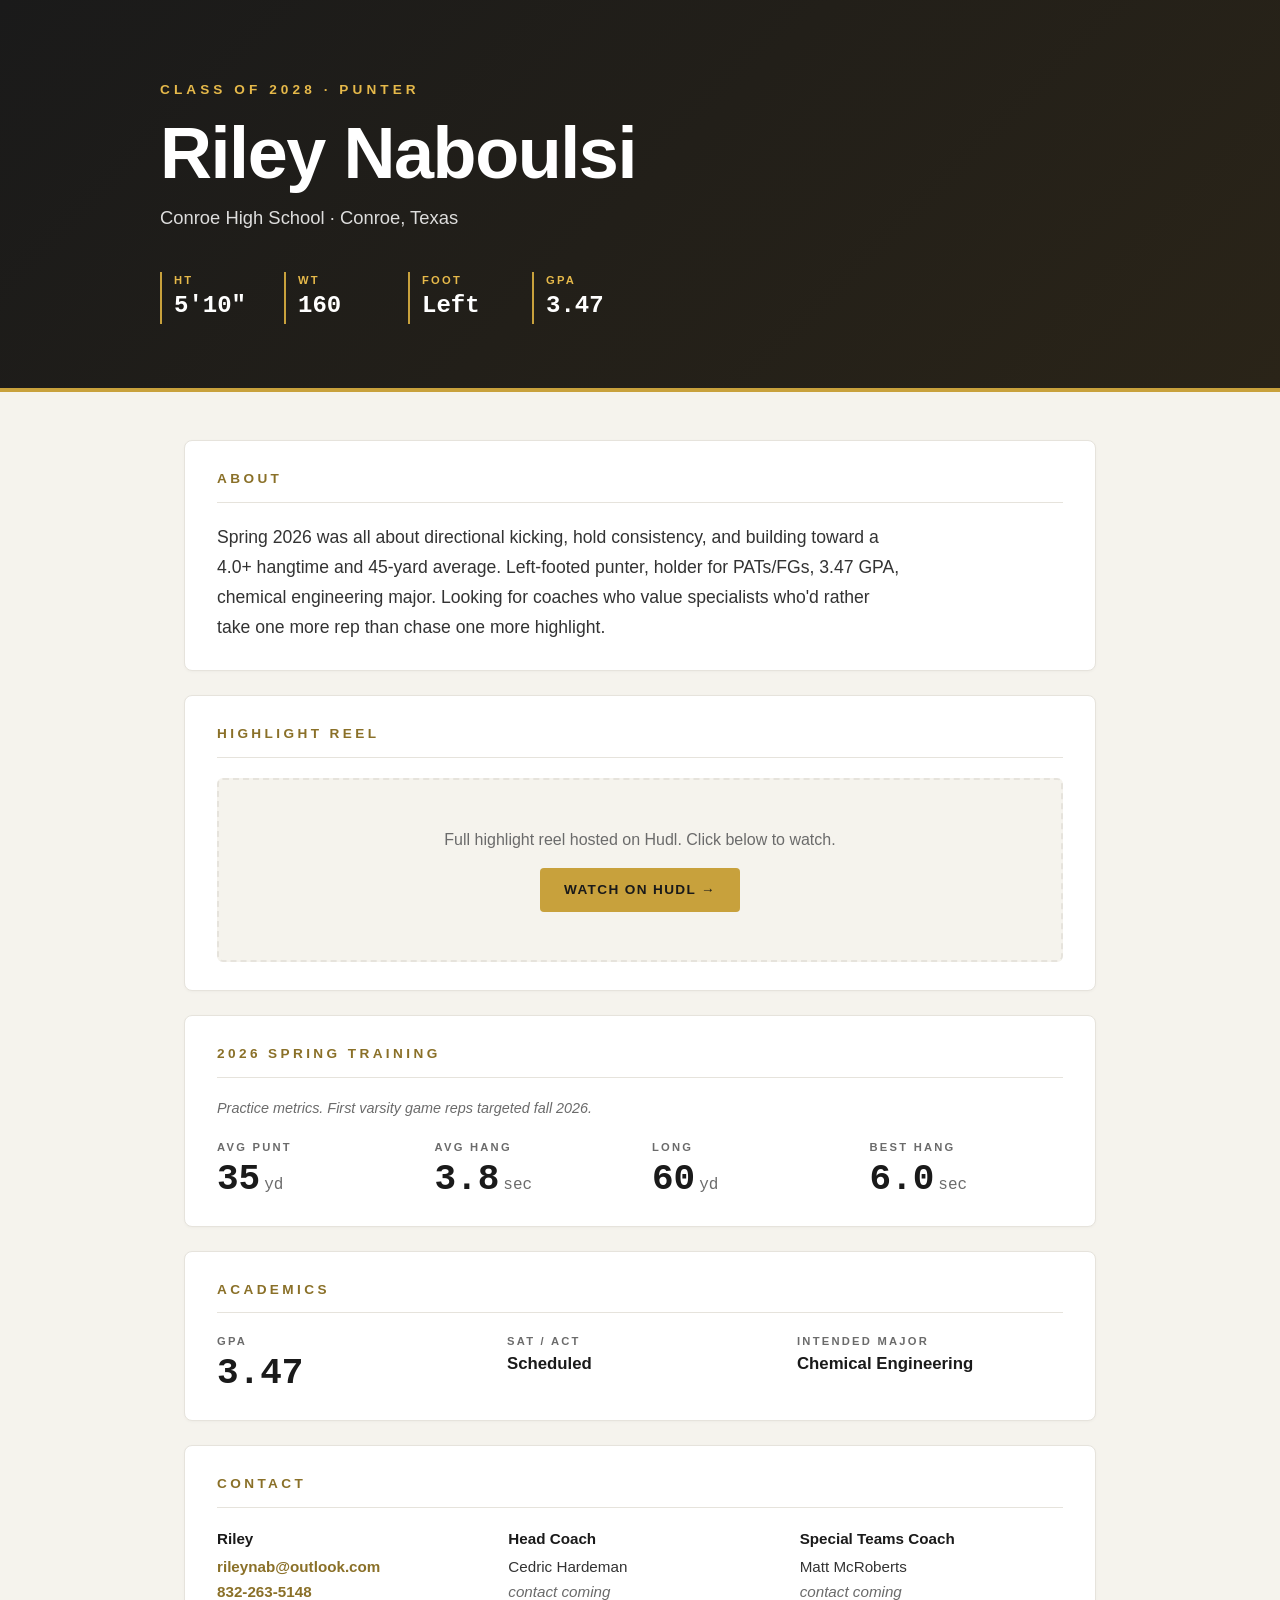
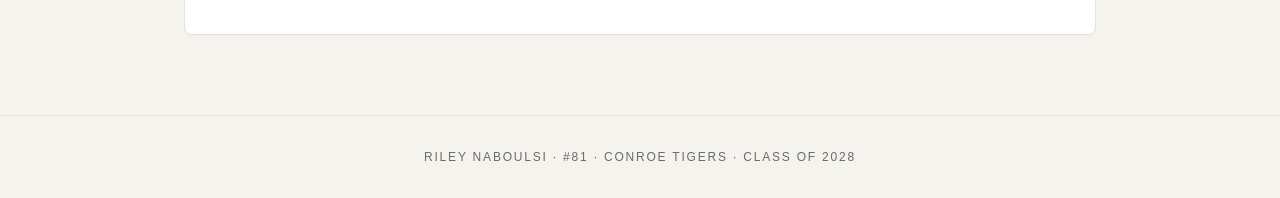
==== index.html @ 26e03550 "feat: add the about section" ====
<!DOCTYPE html>
<html lang="en">
<head>
  <meta charset="UTF-8">
  <meta name="viewport" content="width=device-width, initial-scale=1.0">
  <title>Riley Naboulsi &middot; Punter &middot; Class of 2028</title>
  <meta name="description" content="Riley Naboulsi — Punter, Class of 2028, Conroe High School (TX). Recruiting profile.">
  <link rel="stylesheet" href="styles.css">
</head>
<body>
  <header class="hero">
    <div class="hero-content">
      <p class="eyebrow">CLASS OF 2028 &middot; PUNTER</p>
      <h1>Riley Naboulsi</h1>
      <p class="subtitle">Conroe High School &middot; Conroe, Texas</p>

      <div class="quick-stats">
        <div class="quick-stat">
          <span class="qs-label">HT</span>
          <span class="qs-value">5'10"</span>
        </div>
        <div class="quick-stat">
          <span class="qs-label">WT</span>
          <span class="qs-value">160</span>
        </div>
        <div class="quick-stat">
          <span class="qs-label">FOOT</span>
          <span class="qs-value">Left</span>
        </div>
        <div class="quick-stat">
          <span class="qs-label">GPA</span>
          <span class="qs-value">3.47</span>
        </div>
      </div>
    </div>
  </header>

  <main>
    <section class="card" id="about">
      <h2>About</h2>
      <p class="pitch">Spring 2026 was all about directional kicking, hold consistency, and building toward a 4.0+ hangtime and 45-yard average. Left-footed punter, holder for PATs/FGs, 3.47 GPA, chemical engineering major. Looking for coaches who value specialists who'd rather take one more rep than chase one more highlight.</p>
    </section>

    <section class="card" id="film">
      <h2>Highlight Reel</h2>
      <div class="reel-placeholder">
        <p>Full highlight reel hosted on Hudl. Click below to watch.</p>
        <a href="https://www.hudl.com/profile/27945139/Riley-Naboulsi"
           class="btn"
           target="_blank"
           rel="noopener noreferrer">Watch on Hudl &rarr;</a>
      </div>
    </section>

    <section class="card" id="stats">
      <h2>2026 Spring Training</h2>
      <p class="caption">Practice metrics. First varsity game reps targeted fall 2026.</p>
      <div class="stat-grid">
        <div class="stat">
          <span class="stat-label">Avg Punt</span>
          <span class="stat-value">35<span class="unit">yd</span></span>
        </div>
        <div class="stat">
          <span class="stat-label">Avg Hang</span>
          <span class="stat-value">3.8<span class="unit">sec</span></span>
        </div>
        <div class="stat">
          <span class="stat-label">Long</span>
          <span class="stat-value">60<span class="unit">yd</span></span>
        </div>
        <div class="stat">
          <span class="stat-label">Best Hang</span>
          <span class="stat-value">6.0<span class="unit">sec</span></span>
        </div>
      </div>
    </section>

    <section class="card" id="academics">
      <h2>Academics</h2>
      <div class="stat-grid">
        <div class="stat">
          <span class="stat-label">GPA</span>
          <span class="stat-value">3.47</span>
        </div>
        <div class="stat">
          <span class="stat-label">SAT / ACT</span>
          <span class="stat-value sm">Scheduled</span>
        </div>
        <div class="stat">
          <span class="stat-label">Intended Major</span>
          <span class="stat-value sm">Chemical Engineering</span>
        </div>
      </div>
    </section>

    <section class="card" id="contact">
      <h2>Contact</h2>
      <div class="contact-grid">
        <div class="contact-block">
          <h3>Riley</h3>
          <p><a href="mailto:rileynab@outlook.com">rileynab@outlook.com</a></p>
          <p><a href="tel:+18322635148">832-263-5148</a></p>
        </div>
        <div class="contact-block">
          <h3>Head Coach</h3>
          <p>Cedric Hardeman</p>
          <p class="muted">contact coming</p>
        </div>
        <div class="contact-block">
          <h3>Special Teams Coach</h3>
          <p>Matt McRoberts</p>
          <p class="muted">contact coming</p>
        </div>
      </div>
    </section>
  </main>

  <footer>
    <p>Riley Naboulsi &middot; #81 &middot; Conroe Tigers &middot; Class of 2028</p>
  </footer>
</body>
</html>
---- styles.css ----
:root {
  --gold: #c8a13c;
  --gold-bright: #e6b94a;
  --gold-dim: #8a7028;
  --white: #ffffff;
  --off-white: #f5f3ed;
  --ink: #1a1a1a;
  --ink-soft: #333333;
  --muted: #6b6b6b;
  --line: #e6e3dc;
  --card: #ffffff;
  --bg: #f5f3ed;
}

* { box-sizing: border-box; margin: 0; padding: 0; }

html, body {
  background: var(--bg);
  color: var(--ink);
  font-family: -apple-system, BlinkMacSystemFont, "Segoe UI", Roboto, "Helvetica Neue", Arial, sans-serif;
  line-height: 1.5;
  -webkit-font-smoothing: antialiased;
}

.hero {
  background: linear-gradient(135deg, #1a1a1a 0%, #2a2418 100%);
  color: var(--white);
  padding: 80px 24px 64px;
  border-bottom: 4px solid var(--gold);
}

.hero-content {
  max-width: 960px;
  margin: 0 auto;
}

.eyebrow {
  color: var(--gold-bright);
  font-size: 0.85rem;
  letter-spacing: 0.3em;
  font-weight: 700;
  margin-bottom: 16px;
}

.hero h1 {
  font-size: clamp(2.5rem, 6vw, 4.5rem);
  font-weight: 900;
  letter-spacing: -0.02em;
  line-height: 1.05;
  margin-bottom: 12px;
}

.subtitle {
  font-size: 1.15rem;
  color: rgba(255, 255, 255, 0.85);
  margin-bottom: 40px;
}

.quick-stats {
  display: grid;
  grid-template-columns: repeat(4, minmax(0, 1fr));
  gap: 16px;
  max-width: 480px;
}

.quick-stat {
  display: flex;
  flex-direction: column;
  border-left: 2px solid var(--gold);
  padding-left: 12px;
}

.qs-label {
  font-size: 0.7rem;
  letter-spacing: 0.2em;
  color: var(--gold-bright);
  font-weight: 600;
}

.qs-value {
  font-size: 1.5rem;
  font-weight: 700;
  font-family: "SF Mono", Menlo, Consolas, monospace;
  color: var(--white);
}

main {
  max-width: 960px;
  margin: 0 auto;
  padding: 48px 24px;
  display: grid;
  gap: 24px;
}

.card {
  background: var(--card);
  border: 1px solid var(--line);
  border-radius: 8px;
  padding: 28px 32px;
  box-shadow: 0 1px 3px rgba(0, 0, 0, 0.03);
}

.card h2 {
  font-size: 0.85rem;
  letter-spacing: 0.25em;
  color: var(--gold-dim);
  text-transform: uppercase;
  font-weight: 700;
  margin-bottom: 20px;
  padding-bottom: 12px;
  border-bottom: 1px solid var(--line);
}

.card h3 {
  font-size: 0.95rem;
  font-weight: 700;
  color: var(--ink);
  margin-bottom: 6px;
}

.caption {
  color: var(--muted);
  font-size: 0.9rem;
  margin-bottom: 20px;
  font-style: italic;
}

.pitch {
  font-size: 1.1rem;
  line-height: 1.7;
  color: var(--ink-soft);
  max-width: 70ch;
}

.reel-placeholder {
  background: var(--off-white);
  border: 2px dashed var(--line);
  border-radius: 6px;
  padding: 48px 24px;
  text-align: center;
}

.reel-placeholder p {
  color: var(--muted);
  margin-bottom: 16px;
}

.btn {
  display: inline-block;
  background: var(--gold);
  color: var(--ink);
  font-weight: 700;
  font-size: 0.85rem;
  letter-spacing: 0.1em;
  text-transform: uppercase;
  padding: 12px 24px;
  border-radius: 4px;
  text-decoration: none;
}

.btn[aria-disabled="true"] {
  opacity: 0.5;
  cursor: not-allowed;
}

.stat-grid {
  display: grid;
  grid-template-columns: repeat(auto-fit, minmax(140px, 1fr));
  gap: 24px;
}

.stat {
  display: flex;
  flex-direction: column;
}

.stat-label {
  font-size: 0.7rem;
  letter-spacing: 0.2em;
  color: var(--muted);
  font-weight: 700;
  text-transform: uppercase;
  margin-bottom: 6px;
}

.stat-value {
  font-size: 2.25rem;
  font-weight: 800;
  color: var(--ink);
  font-family: "SF Mono", Menlo, Consolas, monospace;
  line-height: 1;
}

.stat-value.sm {
  font-size: 1.05rem;
  font-family: inherit;
  font-weight: 700;
}

.stat-value .unit {
  font-size: 1rem;
  color: var(--muted);
  font-weight: 500;
  margin-left: 4px;
}

.contact-grid {
  display: grid;
  grid-template-columns: repeat(auto-fit, minmax(220px, 1fr));
  gap: 28px;
}

.contact-block p {
  color: var(--ink-soft);
  font-size: 0.95rem;
  margin: 2px 0;
}

.contact-block a {
  color: var(--gold-dim);
  text-decoration: none;
  font-weight: 600;
}

.contact-block a:hover {
  color: var(--gold);
  text-decoration: underline;
}

.muted {
  color: var(--muted) !important;
  font-size: 0.85rem;
  font-style: italic;
}

footer {
  padding: 32px 24px;
  text-align: center;
  color: var(--muted);
  font-size: 0.75rem;
  letter-spacing: 0.15em;
  text-transform: uppercase;
  border-top: 1px solid var(--line);
  margin-top: 32px;
}

@media (max-width: 600px) {
  .hero { padding: 56px 20px 48px; }
  main { padding: 32px 20px; }
  .card { padding: 24px 20px; }
  .quick-stats { grid-template-columns: repeat(2, 1fr); }
  .stat-value { font-size: 1.85rem; }
}
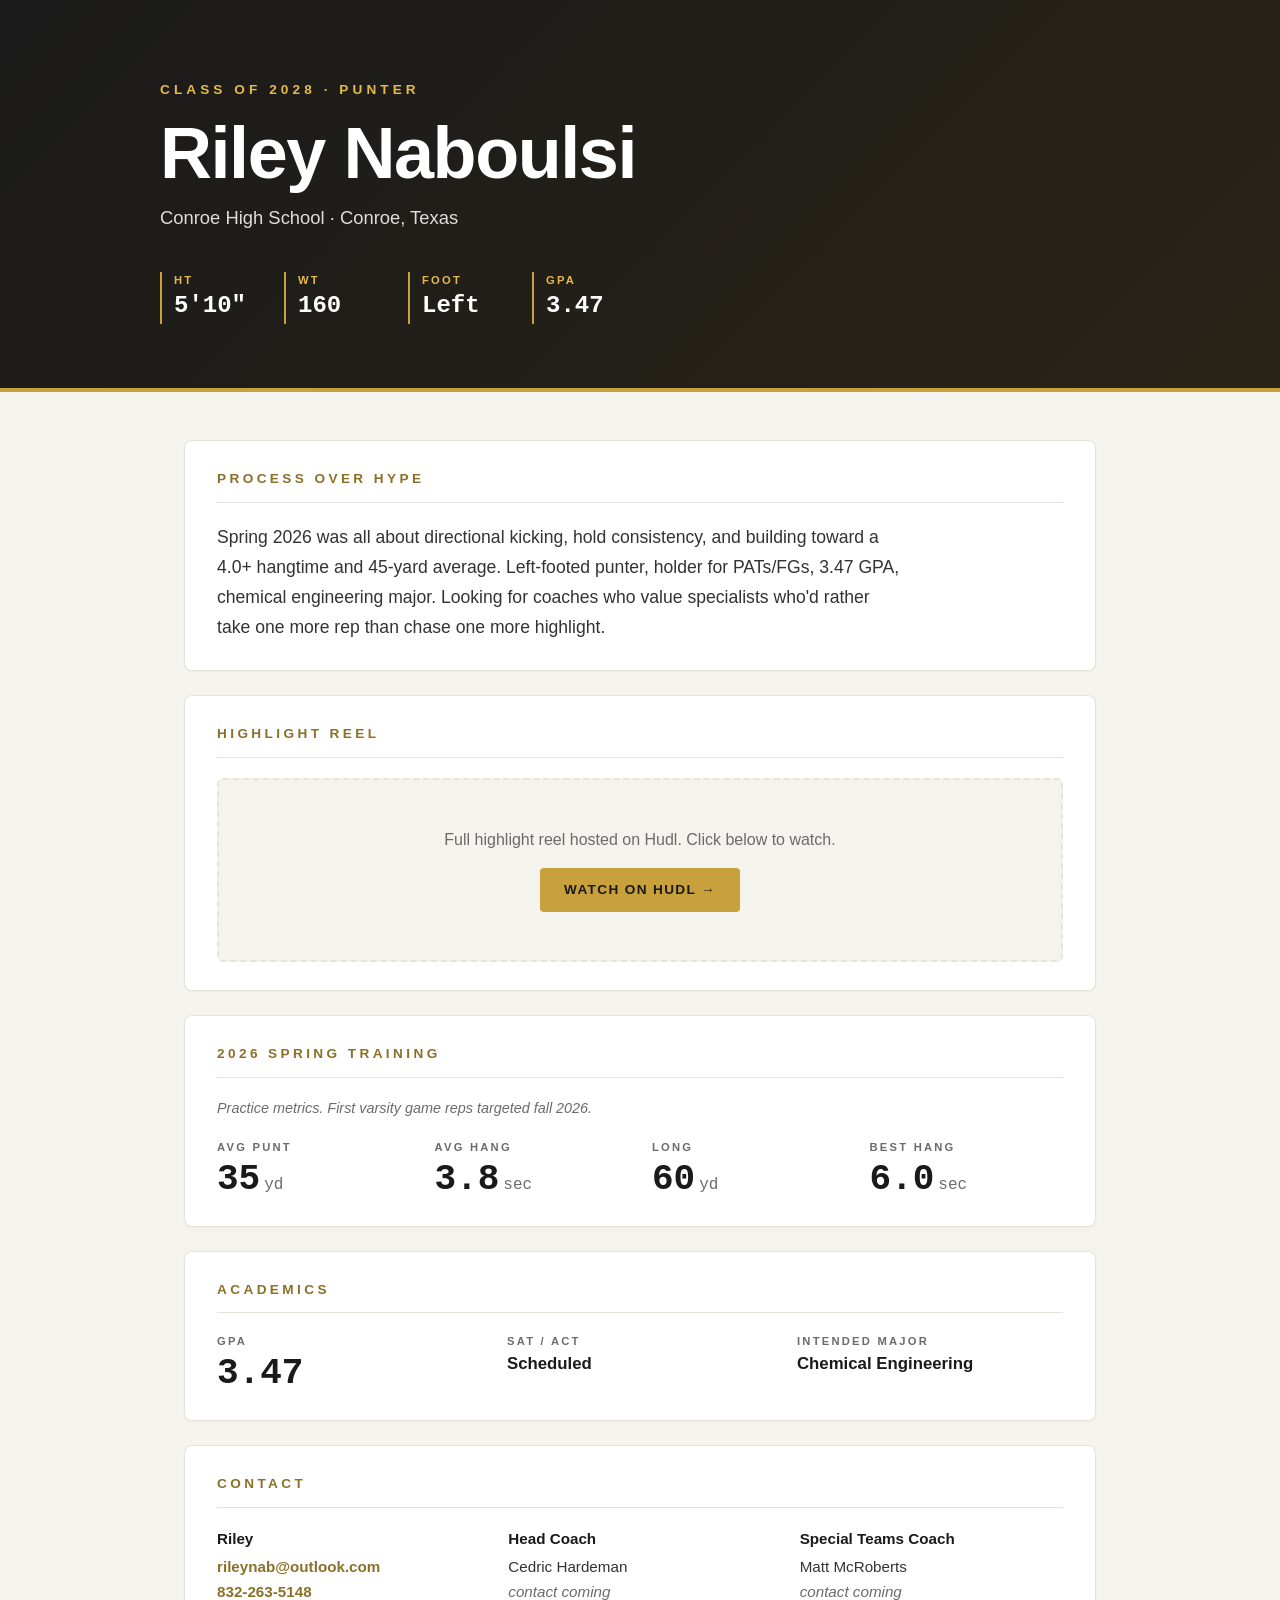
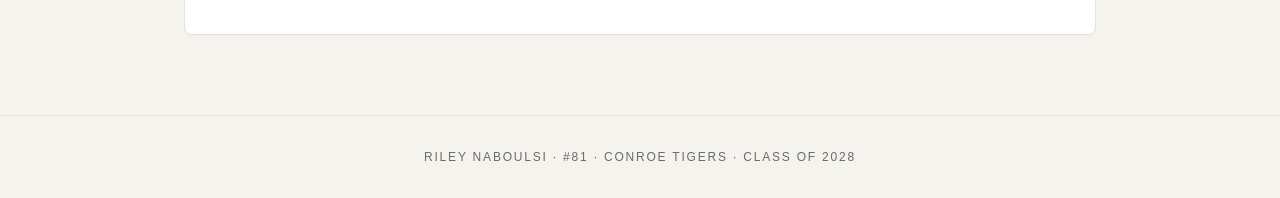
==== commit 7aa7737f: "refactor: change about title to process over hype" ====
--- a/index.html
+++ b/index.html
@@ -37,7 +37,7 @@
 
   <main>
     <section class="card" id="about">
-      <h2>About</h2>
+      <h2>Process Over Hype</h2>
       <p class="pitch">Spring 2026 was all about directional kicking, hold consistency, and building toward a 4.0+ hangtime and 45-yard average. Left-footed punter, holder for PATs/FGs, 3.47 GPA, chemical engineering major. Looking for coaches who value specialists who'd rather take one more rep than chase one more highlight.</p>
     </section>
 
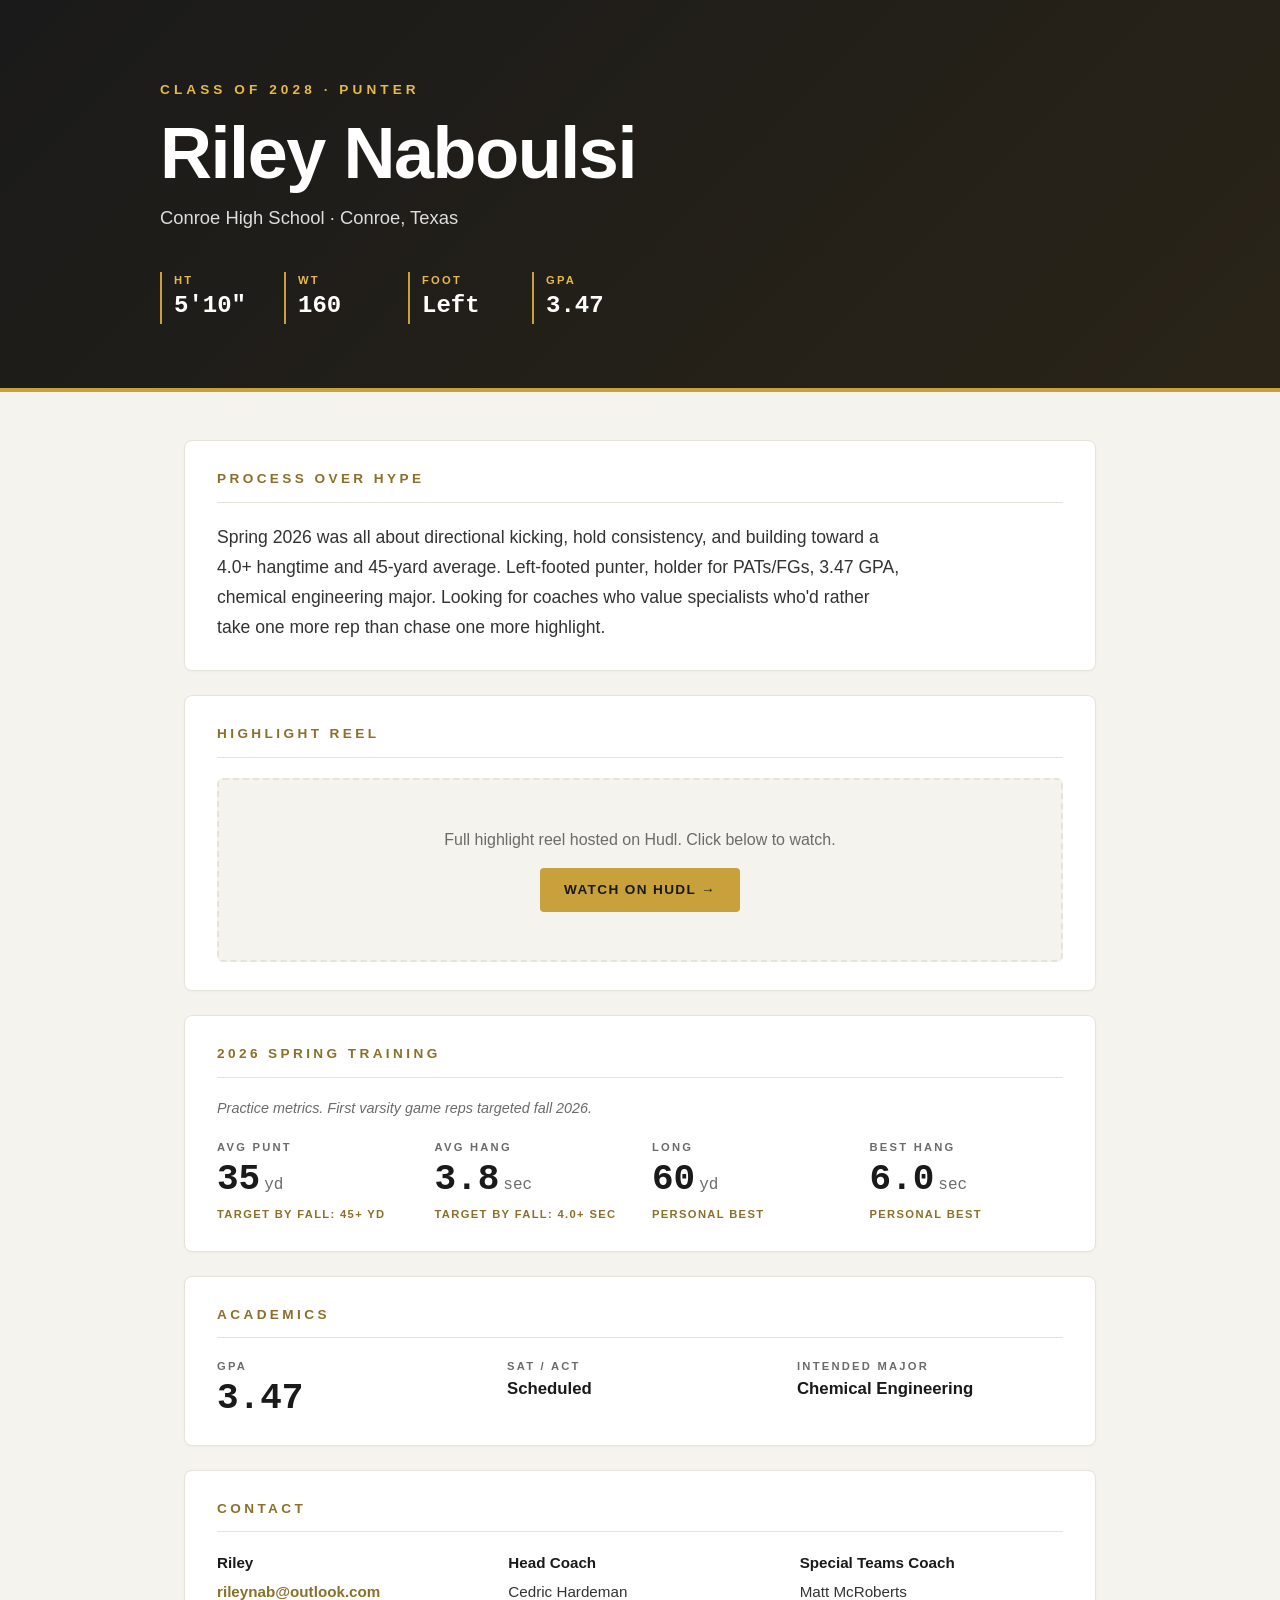
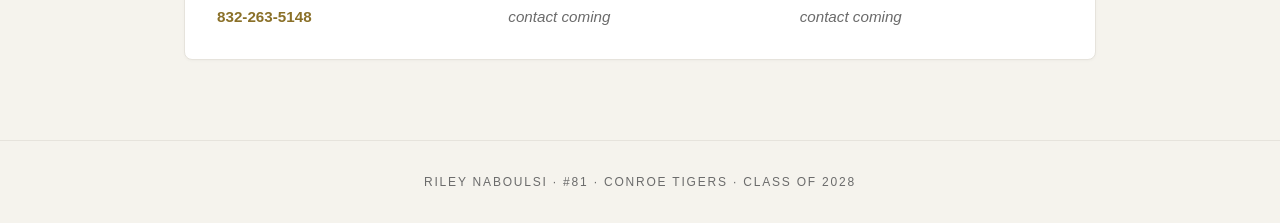
==== commit 60ecb98e: "feat: add stat context tags" ====
--- a/index.html
+++ b/index.html
@@ -59,18 +59,22 @@
         <div class="stat">
           <span class="stat-label">Avg Punt</span>
           <span class="stat-value">35<span class="unit">yd</span></span>
+          <span class="stat-context">Target by fall: 45+ yd</span>
         </div>
         <div class="stat">
           <span class="stat-label">Avg Hang</span>
           <span class="stat-value">3.8<span class="unit">sec</span></span>
+          <span class="stat-context">Target by fall: 4.0+ sec</span>
         </div>
         <div class="stat">
           <span class="stat-label">Long</span>
           <span class="stat-value">60<span class="unit">yd</span></span>
+          <span class="stat-context">Personal best</span>
         </div>
         <div class="stat">
           <span class="stat-label">Best Hang</span>
           <span class="stat-value">6.0<span class="unit">sec</span></span>
+          <span class="stat-context">Personal best</span>
         </div>
       </div>
     </section>
--- a/styles.css
+++ b/styles.css
@@ -204,6 +204,16 @@
   margin-left: 4px;
 }
 
+.stat-context {
+  display: block;
+  margin-top: 8px;
+  font-size: 0.7rem;
+  font-weight: 700;
+  letter-spacing: 0.12em;
+  text-transform: uppercase;
+  color: var(--gold-dim);
+}
+
 .contact-grid {
   display: grid;
   grid-template-columns: repeat(auto-fit, minmax(220px, 1fr));
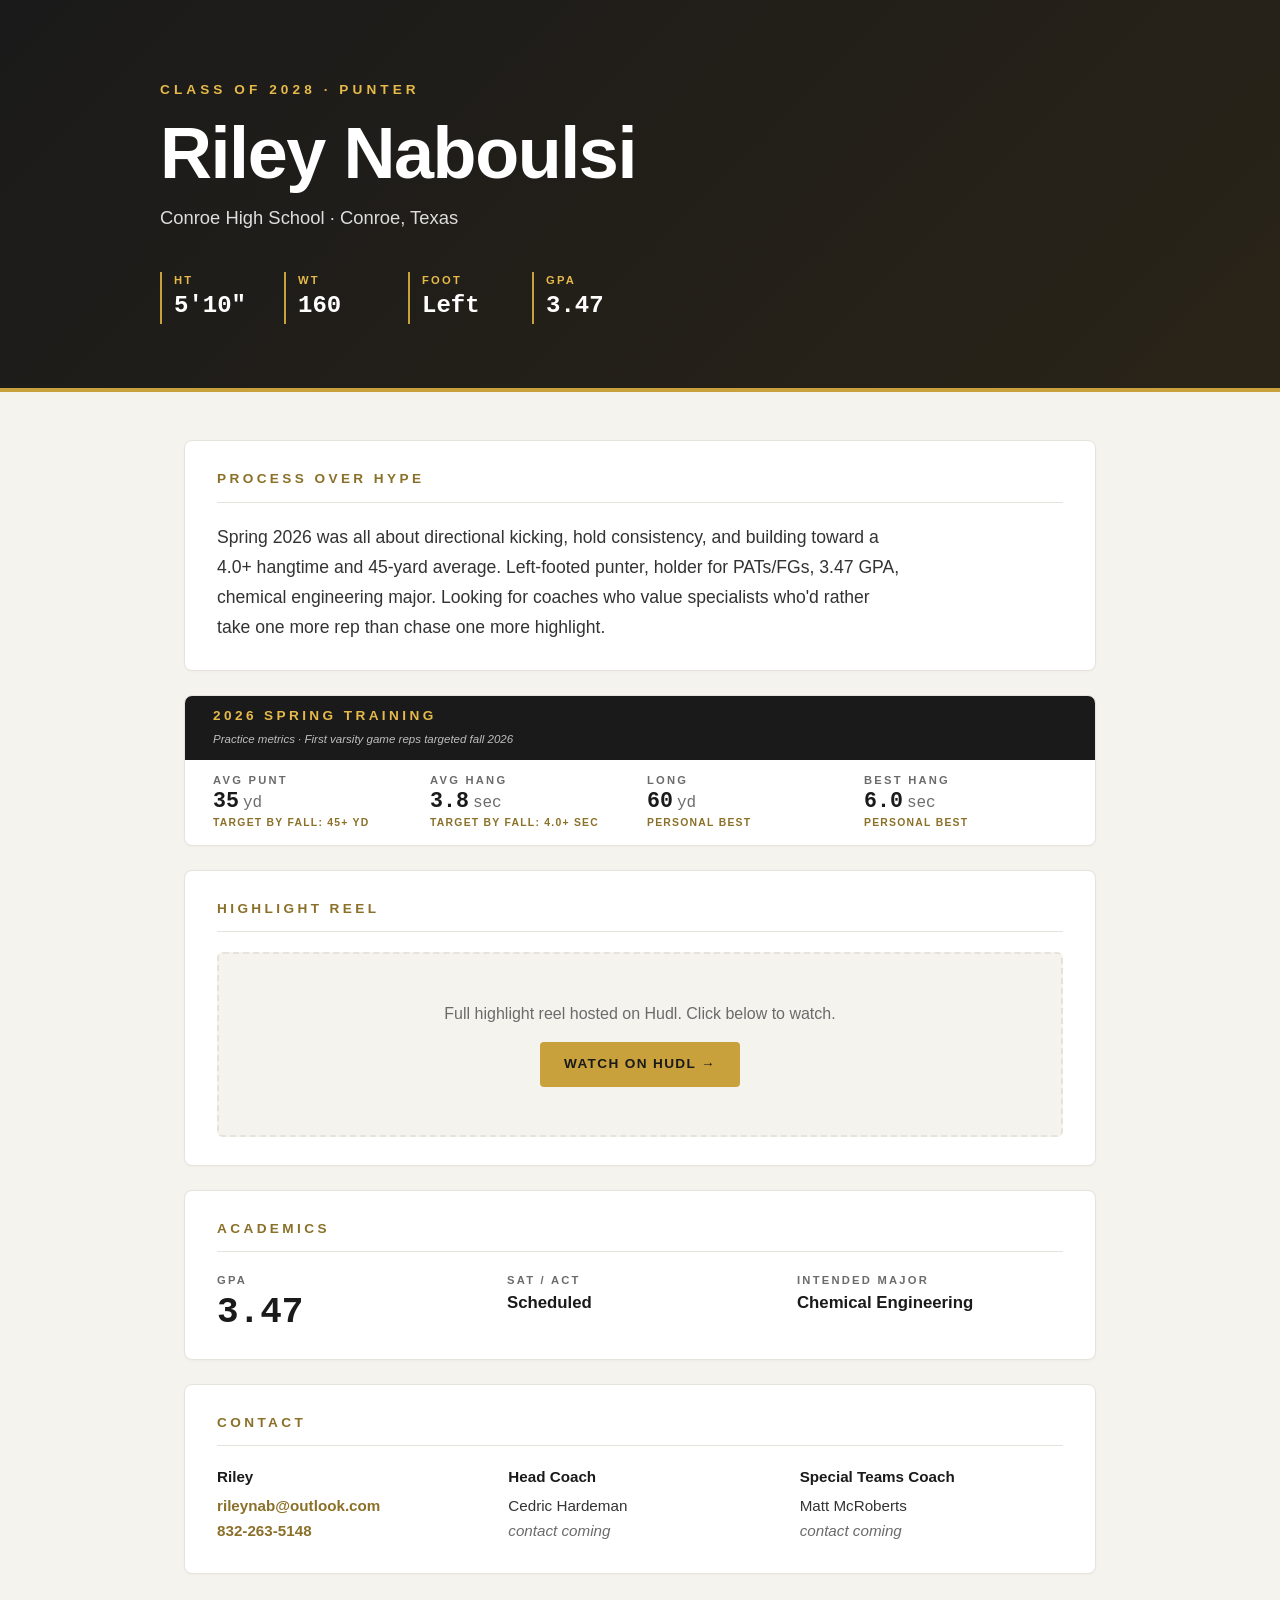
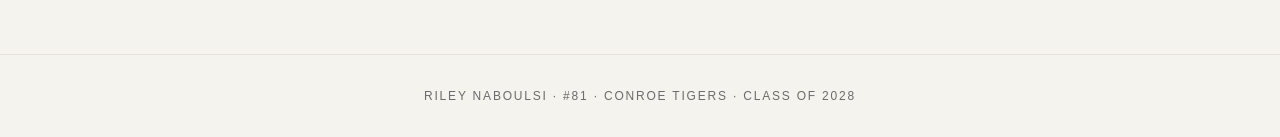
==== commit 541c35ed: "refactor: tighten stats card layout" ====
--- a/index.html
+++ b/index.html
@@ -41,20 +41,11 @@
       <p class="pitch">Spring 2026 was all about directional kicking, hold consistency, and building toward a 4.0+ hangtime and 45-yard average. Left-footed punter, holder for PATs/FGs, 3.47 GPA, chemical engineering major. Looking for coaches who value specialists who'd rather take one more rep than chase one more highlight.</p>
     </section>
 
-    <section class="card" id="film">
-      <h2>Highlight Reel</h2>
-      <div class="reel-placeholder">
-        <p>Full highlight reel hosted on Hudl. Click below to watch.</p>
-        <a href="https://www.hudl.com/profile/27945139/Riley-Naboulsi"
-           class="btn"
-           target="_blank"
-           rel="noopener noreferrer">Watch on Hudl &rarr;</a>
+    <section class="card card-compact" id="stats">
+      <div class="title-bar">
+        <h2>2026 Spring Training</h2>
+        <p class="title-sub">Practice metrics &middot; First varsity game reps targeted fall 2026</p>
       </div>
-    </section>
-
-    <section class="card" id="stats">
-      <h2>2026 Spring Training</h2>
-      <p class="caption">Practice metrics. First varsity game reps targeted fall 2026.</p>
       <div class="stat-grid">
         <div class="stat">
           <span class="stat-label">Avg Punt</span>
@@ -76,6 +67,17 @@
           <span class="stat-value">6.0<span class="unit">sec</span></span>
           <span class="stat-context">Personal best</span>
         </div>
+      </div>
+    </section>
+
+    <section class="card" id="film">
+      <h2>Highlight Reel</h2>
+      <div class="reel-placeholder">
+        <p>Full highlight reel hosted on Hudl. Click below to watch.</p>
+        <a href="https://www.hudl.com/profile/27945139/Riley-Naboulsi"
+           class="btn"
+           target="_blank"
+           rel="noopener noreferrer">Watch on Hudl &rarr;</a>
       </div>
     </section>
 
--- a/styles.css
+++ b/styles.css
@@ -214,6 +214,49 @@
   color: var(--gold-dim);
 }
 
+.card-compact {
+  padding: 0 28px 14px;
+  overflow: hidden;
+}
+
+.card-compact .title-bar {
+  background: var(--ink);
+  margin: 0 -28px 12px;
+  padding: 10px 28px 12px;
+}
+
+.card-compact .title-bar h2 {
+  margin: 0;
+  padding: 0;
+  border: none;
+  color: var(--gold-bright);
+}
+
+.card-compact .title-sub {
+  margin: 4px 0 0;
+  font-size: 0.72rem;
+  font-style: italic;
+  color: rgba(255, 255, 255, 0.72);
+}
+
+.card-compact .stat-grid {
+  gap: 14px;
+}
+
+.card-compact .stat-label {
+  margin-bottom: 2px;
+}
+
+.card-compact .stat-value {
+  font-size: 1.35rem;
+  line-height: 1;
+}
+
+.card-compact .stat-context {
+  margin-top: 3px;
+  font-size: 0.65rem;
+}
+
 .contact-grid {
   display: grid;
   grid-template-columns: repeat(auto-fit, minmax(220px, 1fr));
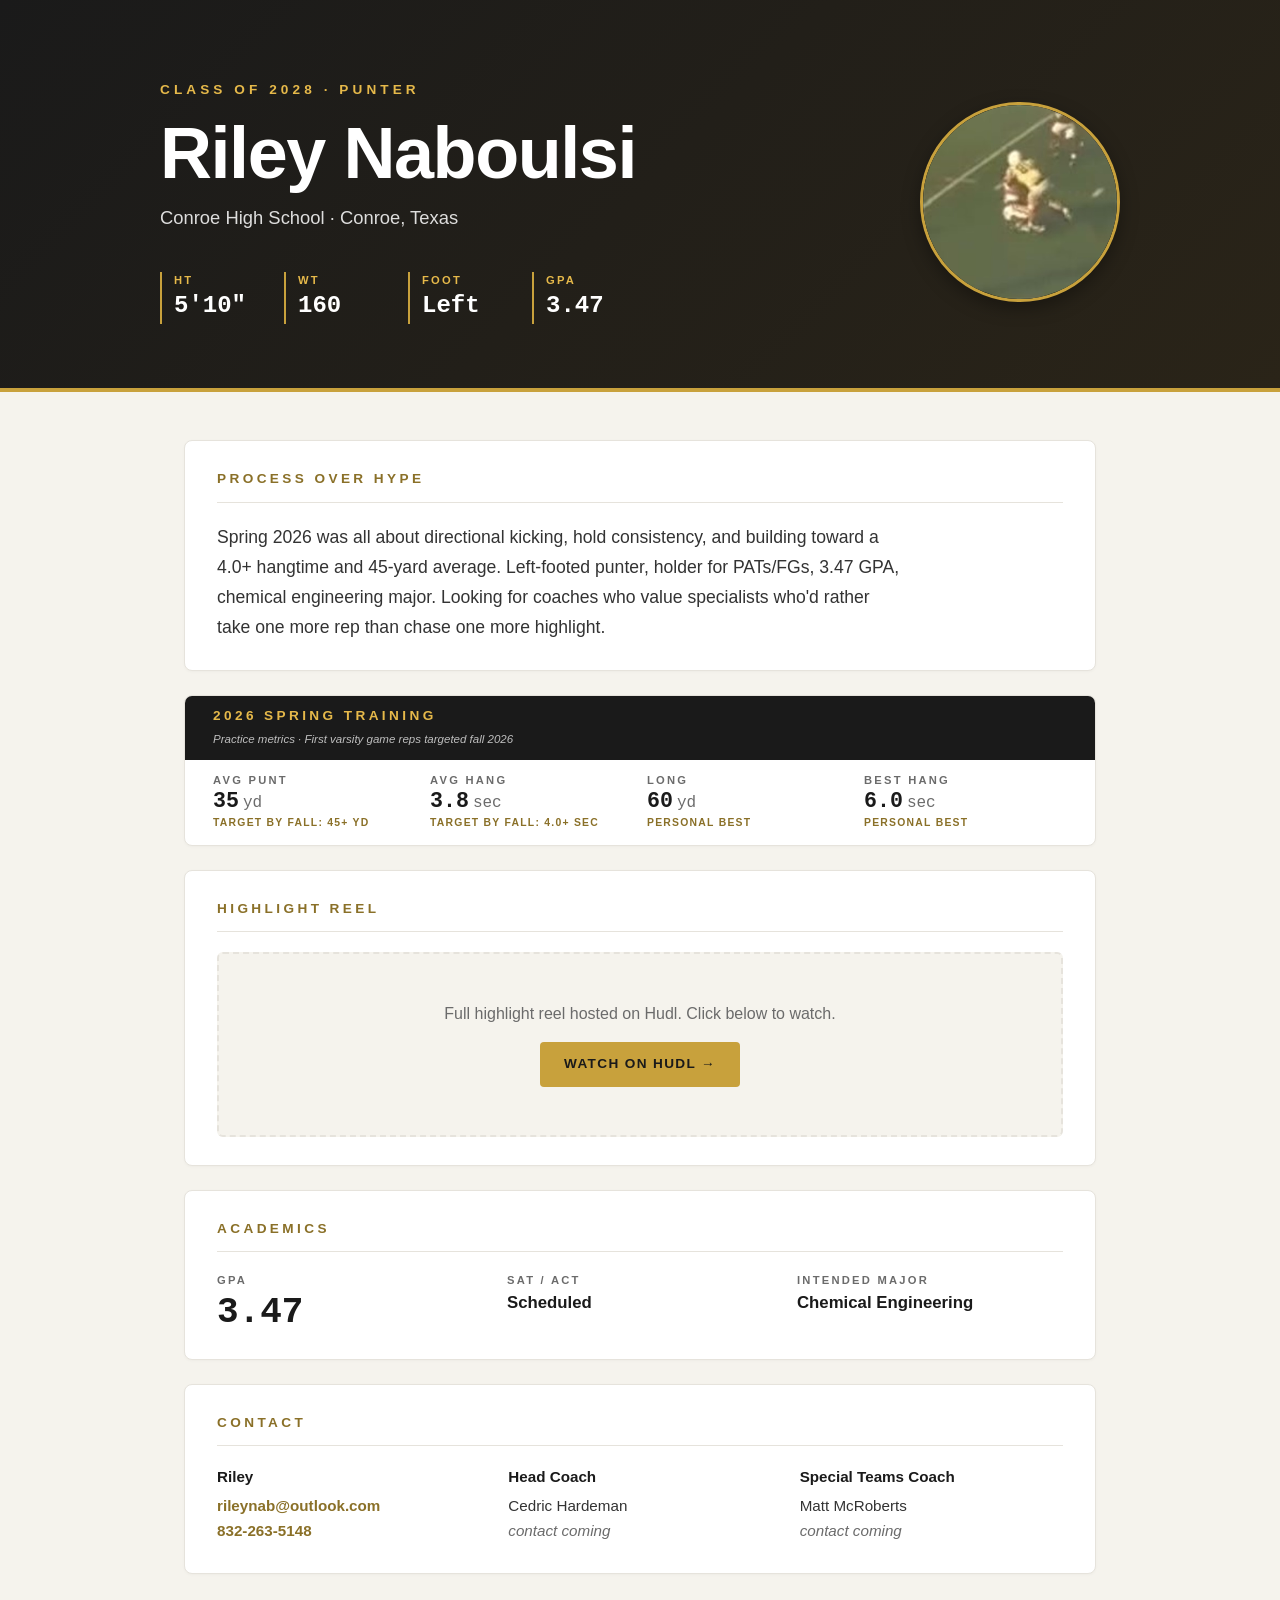
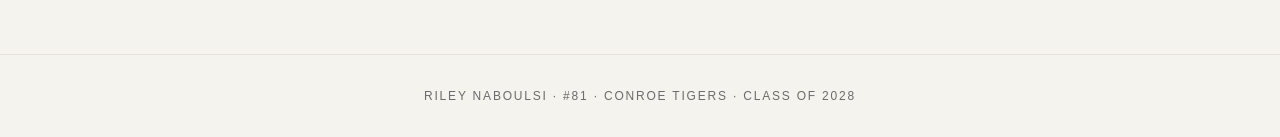
==== commit 0456d372: "feat: add hero photo" ====
--- a/index.html
+++ b/index.html
@@ -10,27 +10,33 @@
 <body>
   <header class="hero">
     <div class="hero-content">
-      <p class="eyebrow">CLASS OF 2028 &middot; PUNTER</p>
-      <h1>Riley Naboulsi</h1>
-      <p class="subtitle">Conroe High School &middot; Conroe, Texas</p>
+      <div class="hero-text">
+        <p class="eyebrow">CLASS OF 2028 &middot; PUNTER</p>
+        <h1>Riley Naboulsi</h1>
+        <p class="subtitle">Conroe High School &middot; Conroe, Texas</p>
 
-      <div class="quick-stats">
-        <div class="quick-stat">
-          <span class="qs-label">HT</span>
-          <span class="qs-value">5'10"</span>
+        <div class="quick-stats">
+          <div class="quick-stat">
+            <span class="qs-label">HT</span>
+            <span class="qs-value">5'10"</span>
+          </div>
+          <div class="quick-stat">
+            <span class="qs-label">WT</span>
+            <span class="qs-value">160</span>
+          </div>
+          <div class="quick-stat">
+            <span class="qs-label">FOOT</span>
+            <span class="qs-value">Left</span>
+          </div>
+          <div class="quick-stat">
+            <span class="qs-label">GPA</span>
+            <span class="qs-value">3.47</span>
+          </div>
         </div>
-        <div class="quick-stat">
-          <span class="qs-label">WT</span>
-          <span class="qs-value">160</span>
-        </div>
-        <div class="quick-stat">
-          <span class="qs-label">FOOT</span>
-          <span class="qs-value">Left</span>
-        </div>
-        <div class="quick-stat">
-          <span class="qs-label">GPA</span>
-          <span class="qs-value">3.47</span>
-        </div>
+      </div>
+
+      <div class="hero-photo">
+        <img src="riley-headshot.jpg" alt="Riley Naboulsi, Class of 2028 punter, Conroe Tigers">
       </div>
     </div>
   </header>
--- a/styles.css
+++ b/styles.css
@@ -32,6 +32,32 @@
 .hero-content {
   max-width: 960px;
   margin: 0 auto;
+  display: flex;
+  align-items: center;
+  gap: 48px;
+}
+
+.hero-text {
+  flex: 1;
+  min-width: 0;
+}
+
+.hero-photo {
+  flex-shrink: 0;
+  width: 200px;
+  height: 200px;
+  border-radius: 50%;
+  border: 3px solid var(--gold);
+  overflow: hidden;
+  background: #000;
+  box-shadow: 0 6px 18px rgba(0, 0, 0, 0.35);
+}
+
+.hero-photo img {
+  display: block;
+  width: 100%;
+  height: 100%;
+  object-fit: cover;
 }
 
 .eyebrow {
@@ -297,10 +323,13 @@
   margin-top: 32px;
 }
 
-@media (max-width: 600px) {
+@media (max-width: 700px) {
   .hero { padding: 56px 20px 48px; }
   main { padding: 32px 20px; }
   .card { padding: 24px 20px; }
   .quick-stats { grid-template-columns: repeat(2, 1fr); }
   .stat-value { font-size: 1.85rem; }
-}
+  .hero-content { flex-direction: column-reverse; gap: 24px; text-align: center; }
+  .hero-photo { width: 160px; height: 160px; }
+  .quick-stats { margin: 0 auto; }
+}
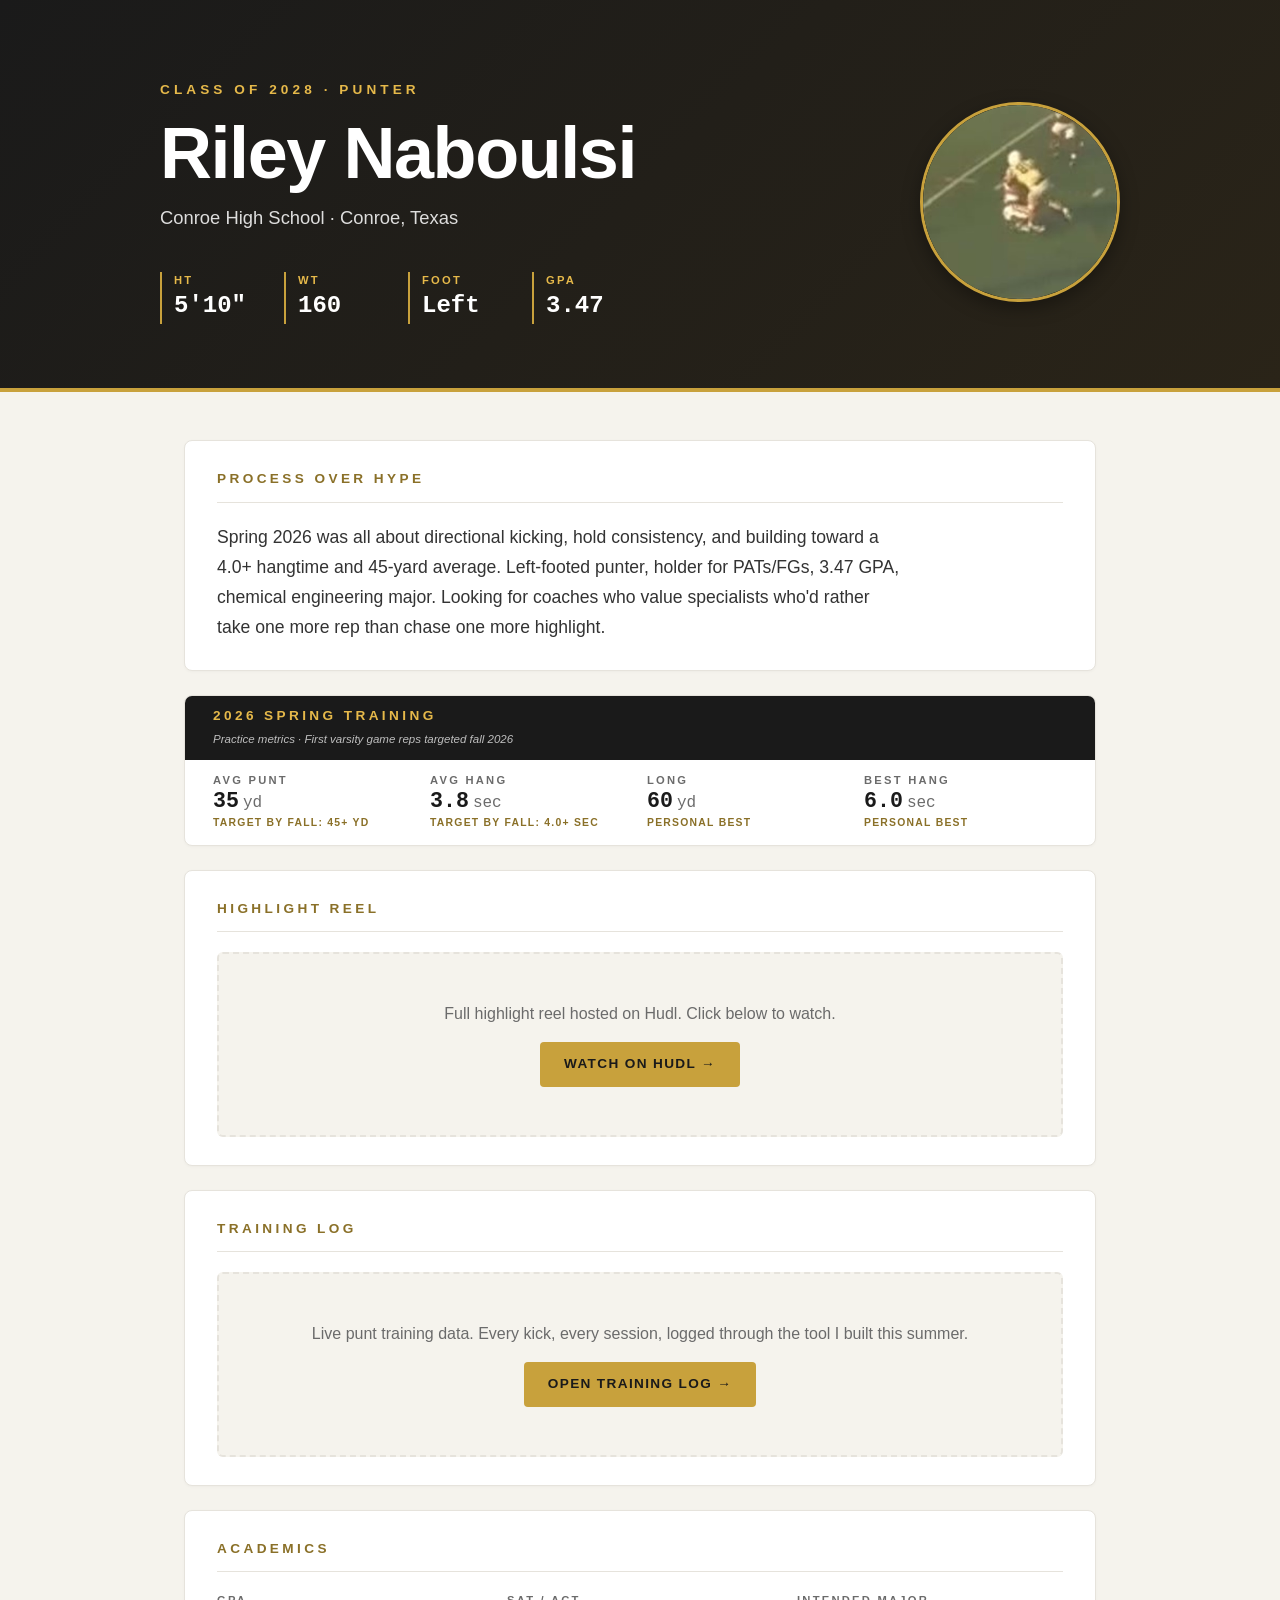
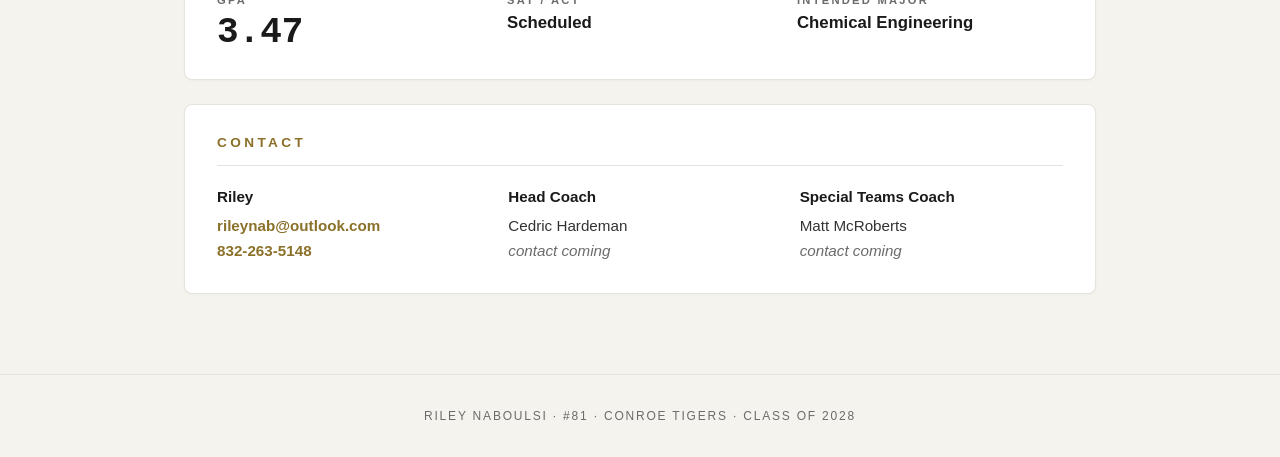
==== commit b91925b5: "feat: add punt tracker v1 with stats sidebar and result picker Day 1 of the 3-week training-tracker " ====
--- a/index.html
+++ b/index.html
@@ -87,6 +87,14 @@
       </div>
     </section>
 
+    <section class="card" id="training-link">
+      <h2>Training Log</h2>
+      <div class="reel-placeholder">
+        <p>Live punt training data. Every kick, every session, logged through the tool I built this summer.</p>
+        <a href="training/" class="btn">Open Training Log &rarr;</a>
+      </div>
+    </section>
+
     <section class="card" id="academics">
       <h2>Academics</h2>
       <div class="stat-grid">
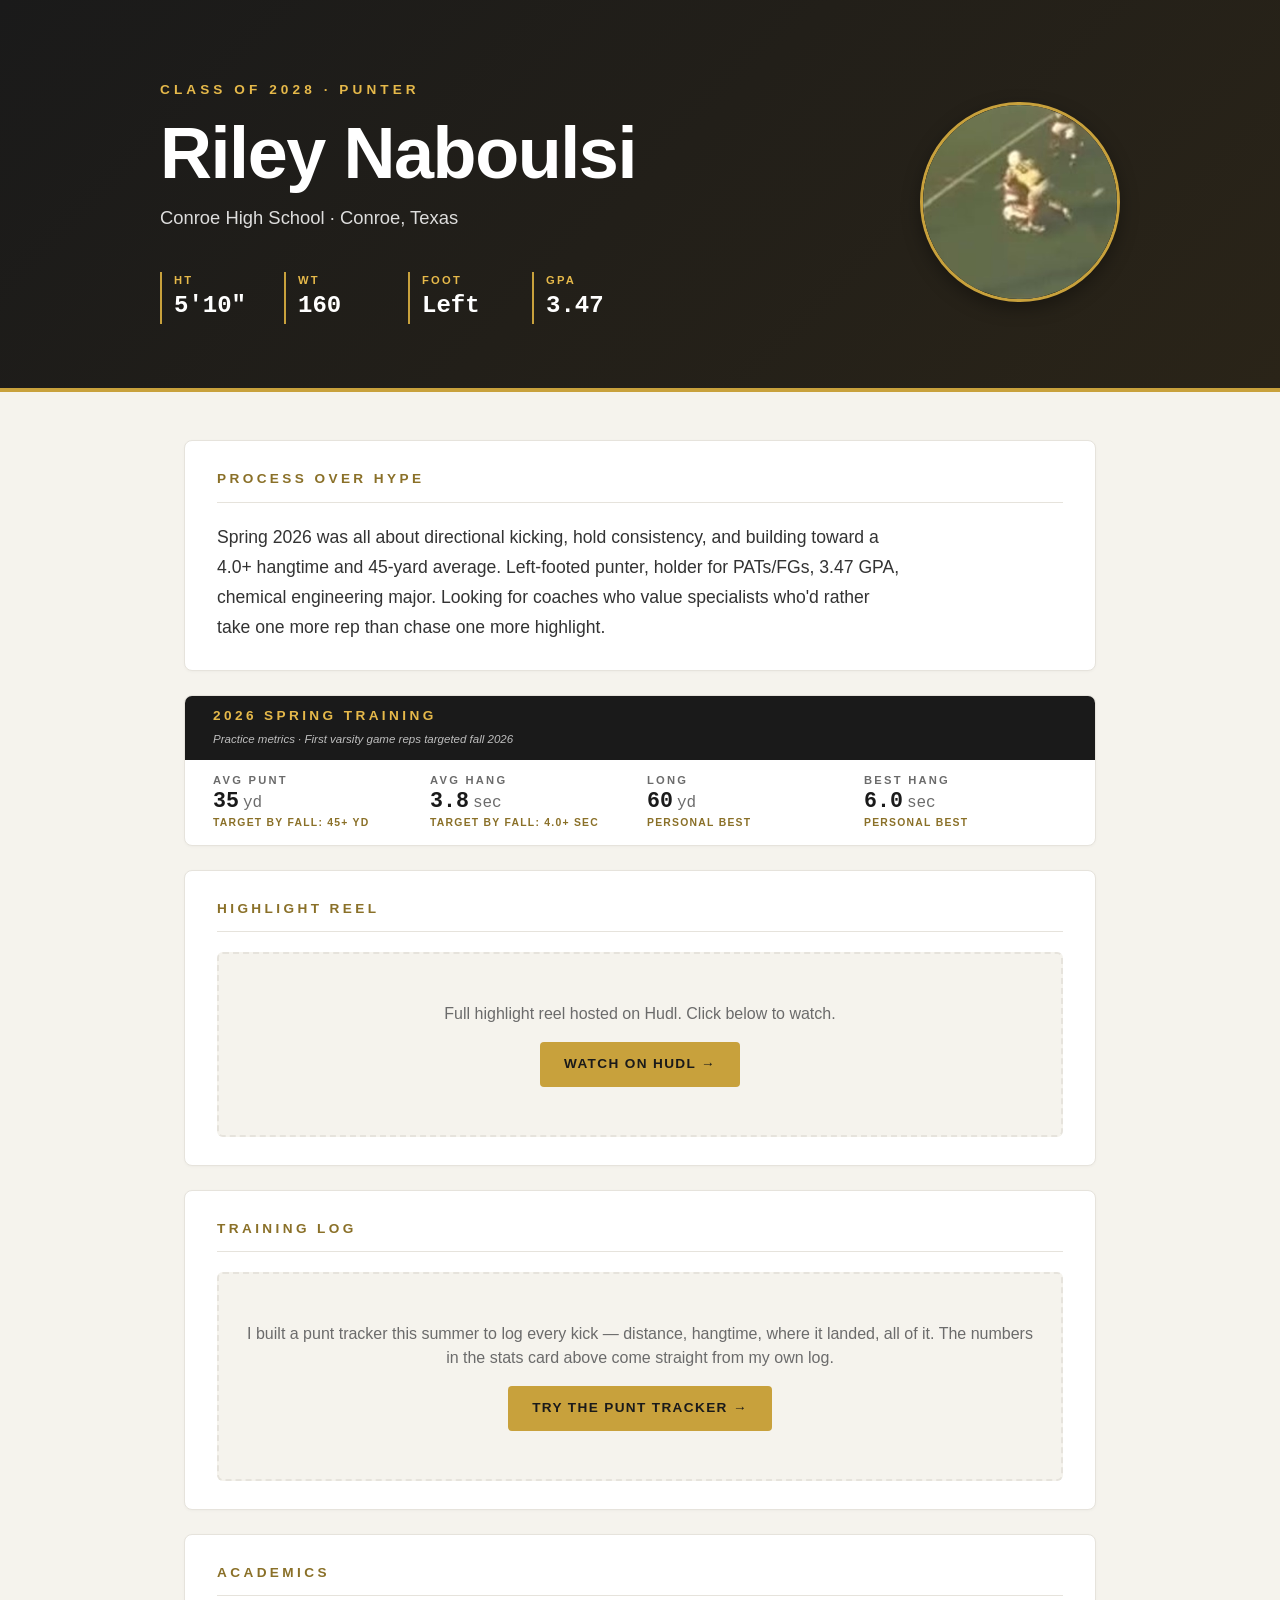
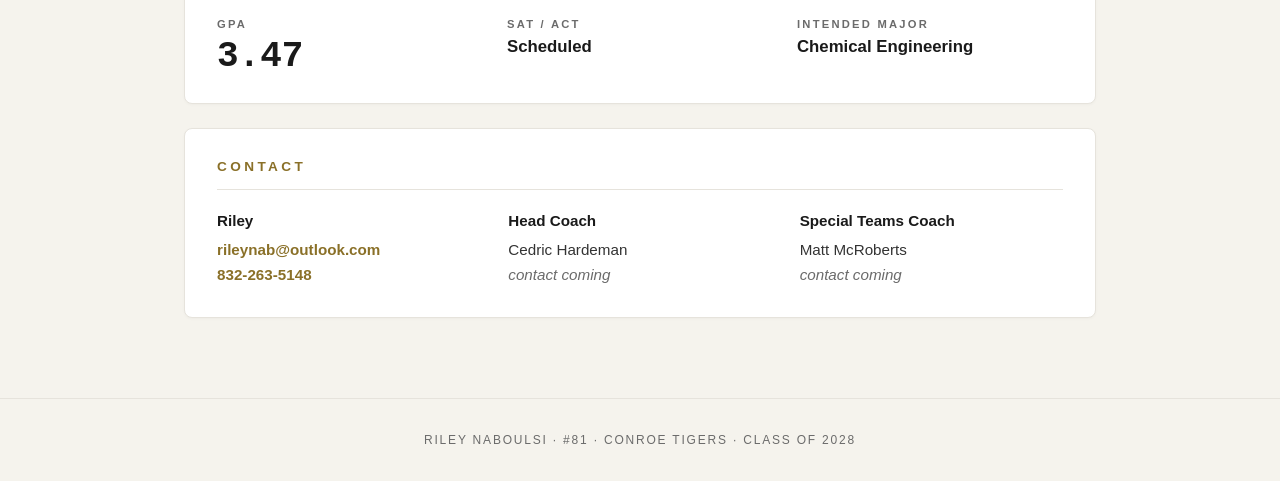
==== commit 0fb531fc: "refactor: point training link at standalone punt-tracker app The tracker has been spun out into its " ====
--- a/index.html
+++ b/index.html
@@ -55,22 +55,22 @@
       <div class="stat-grid">
         <div class="stat">
           <span class="stat-label">Avg Punt</span>
-          <span class="stat-value">35<span class="unit">yd</span></span>
+          <span class="stat-value" data-stat="avg-distance">35<span class="unit">yd</span></span>
           <span class="stat-context">Target by fall: 45+ yd</span>
         </div>
         <div class="stat">
           <span class="stat-label">Avg Hang</span>
-          <span class="stat-value">3.8<span class="unit">sec</span></span>
+          <span class="stat-value" data-stat="avg-hangtime">3.8<span class="unit">sec</span></span>
           <span class="stat-context">Target by fall: 4.0+ sec</span>
         </div>
         <div class="stat">
           <span class="stat-label">Long</span>
-          <span class="stat-value">60<span class="unit">yd</span></span>
+          <span class="stat-value" data-stat="best-distance">60<span class="unit">yd</span></span>
           <span class="stat-context">Personal best</span>
         </div>
         <div class="stat">
           <span class="stat-label">Best Hang</span>
-          <span class="stat-value">6.0<span class="unit">sec</span></span>
+          <span class="stat-value" data-stat="best-hangtime">6.0<span class="unit">sec</span></span>
           <span class="stat-context">Personal best</span>
         </div>
       </div>
@@ -90,8 +90,11 @@
     <section class="card" id="training-link">
       <h2>Training Log</h2>
       <div class="reel-placeholder">
-        <p>Live punt training data. Every kick, every session, logged through the tool I built this summer.</p>
-        <a href="training/" class="btn">Open Training Log &rarr;</a>
+        <p>I built a punt tracker this summer to log every kick &mdash; distance, hangtime, where it landed, all of it. The numbers in the stats card above come straight from my own log.</p>
+        <a href="https://suspicious-cow.github.io/punt-tracker/"
+           class="btn"
+           target="_blank"
+           rel="noopener noreferrer">Try the Punt Tracker &rarr;</a>
       </div>
     </section>
 
@@ -138,5 +141,7 @@
   <footer>
     <p>Riley Naboulsi &middot; #81 &middot; Conroe Tigers &middot; Class of 2028</p>
   </footer>
+
+  <script src="public-stats.js"></script>
 </body>
 </html>
--- a/styles.css
+++ b/styles.css
@@ -283,6 +283,59 @@
   font-size: 0.65rem;
 }
 
+.stats-live-note {
+  margin: 14px 0 0;
+  padding-top: 12px;
+  border-top: 1px solid var(--line);
+  font-size: 0.72rem;
+  color: var(--muted);
+  letter-spacing: 0.04em;
+  display: flex;
+  align-items: center;
+  gap: 8px;
+  flex-wrap: wrap;
+}
+
+.stats-live-text {
+  flex: 1;
+  min-width: 0;
+}
+
+.live-pill {
+  background: #2e7d32;
+  color: #fff;
+  font-size: 0.62rem;
+  font-weight: 800;
+  letter-spacing: 0.2em;
+  padding: 3px 8px;
+  border-radius: 3px;
+  display: inline-flex;
+  align-items: center;
+  flex-shrink: 0;
+}
+
+.live-pill::before {
+  content: '';
+  width: 5px;
+  height: 5px;
+  background: #fff;
+  border-radius: 50%;
+  margin-right: 5px;
+  animation: liveStatsPulse 1.4s ease-in-out infinite;
+}
+
+.live-pill.published {
+  background: var(--gold);
+  color: var(--ink);
+}
+
+.live-pill.published::before { display: none; }
+
+@keyframes liveStatsPulse {
+  0%, 100% { opacity: 1; }
+  50% { opacity: 0.35; }
+}
+
 .contact-grid {
   display: grid;
   grid-template-columns: repeat(auto-fit, minmax(220px, 1fr));
